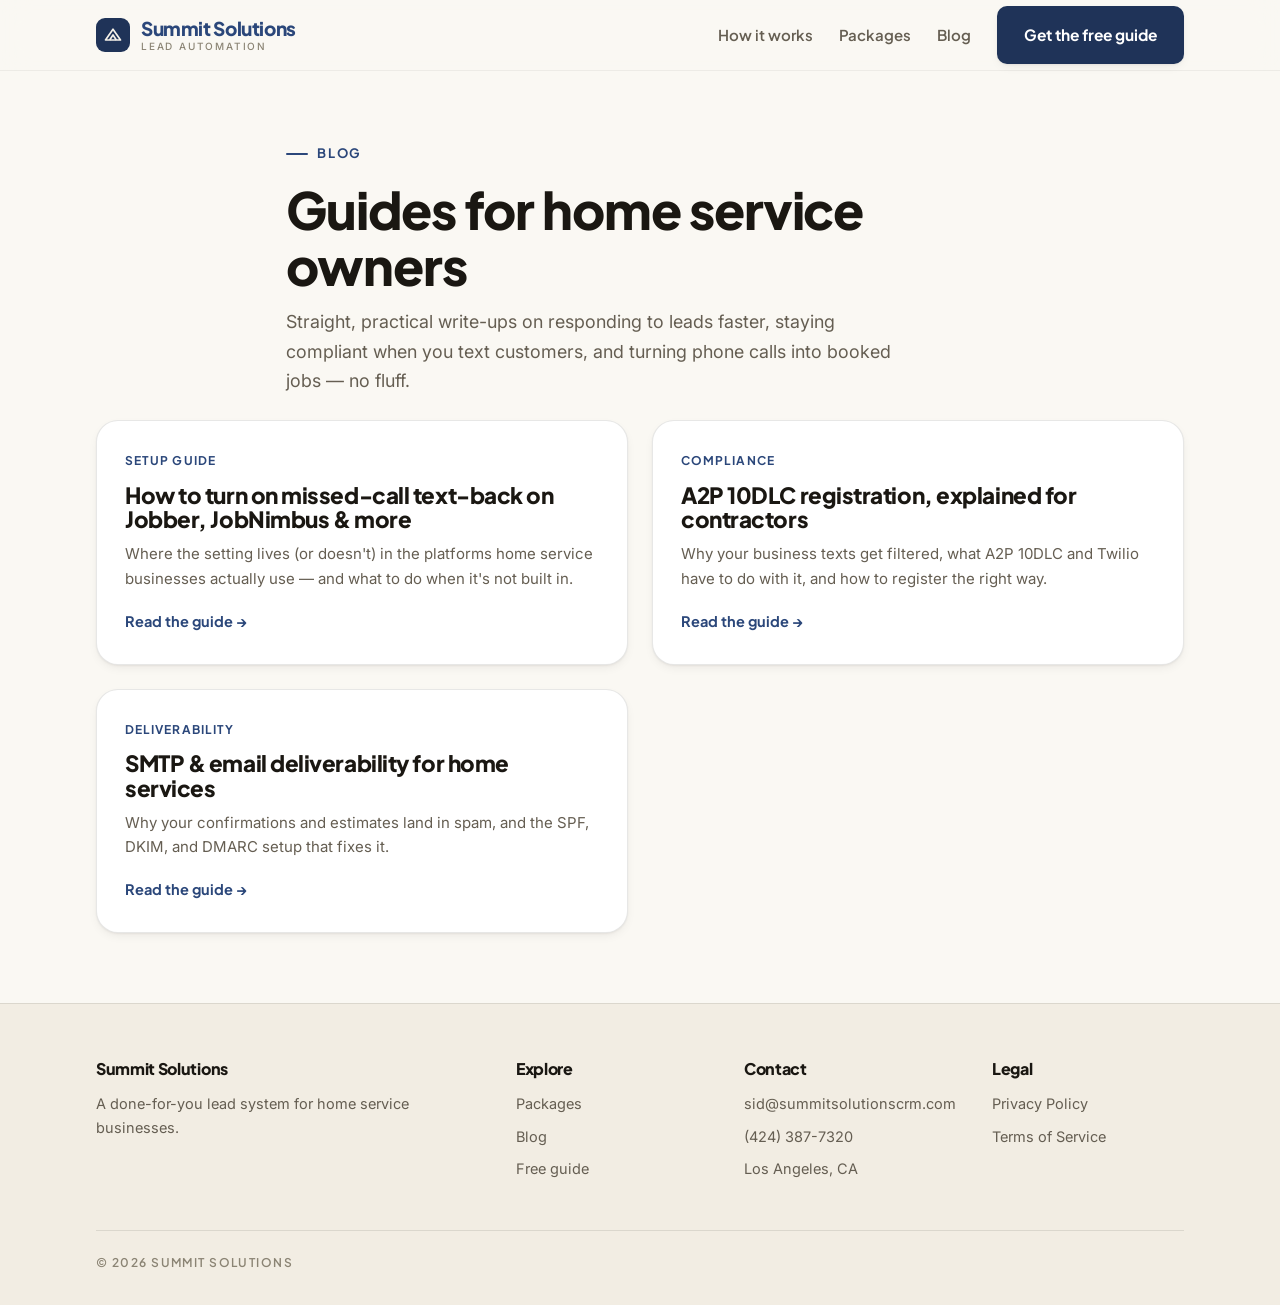
==== blog/index.html @ 04f893a3 "Reposition Husky as case study, add packages, lead-magnet guide, blog & SEO - Reframe Husky from "pr" ====
<!DOCTYPE html>
<html lang="en">
<head>
<meta charset="UTF-8">
<meta name="viewport" content="width=device-width, initial-scale=1.0">
<title>Blog — Summit Solutions</title>
<meta name="description" content="Practical guides for home service businesses: missed-call text-back setup, A2P 10DLC registration, email deliverability, and turning phone calls into booked jobs.">
<link rel="canonical" href="https://summitsolutionscrm.com/blog/">
<meta name="robots" content="index, follow">
<meta property="og:title" content="Blog — Summit Solutions">
<meta property="og:description" content="Practical guides for home service businesses on lead response, texting compliance, and booking automation.">
<meta property="og:type" content="website">
<meta property="og:url" content="https://summitsolutionscrm.com/blog/">
<link rel="icon" href="data:image/svg+xml,%3Csvg xmlns='http://www.w3.org/2000/svg' viewBox='0 0 32 32'%3E%3Crect width='32' height='32' rx='7' fill='%231f3358'/%3E%3Cpath d='M6 22L16 8l10 14z' fill='none' stroke='%23f5f1e8' stroke-width='2.4' stroke-linejoin='round'/%3E%3Cpath d='M12 22l4-6 4 6' fill='none' stroke='%23f5f1e8' stroke-width='2.4' stroke-linejoin='round'/%3E%3C/svg%3E">
<link rel="preconnect" href="https://fonts.googleapis.com">
<link rel="preconnect" href="https://fonts.gstatic.com" crossorigin>
<link href="https://fonts.googleapis.com/css2?family=Plus+Jakarta+Sans:wght@500;600;700;800&family=Inter:wght@400;500;600&family=IBM+Plex+Mono:wght@500&display=swap" rel="stylesheet">
<link rel="stylesheet" href="/styles.css">
</head>
<body>

<nav>
  <div class="wrap">
    <a href="/" class="brand">
      <span class="brand-mark"><svg viewBox="0 0 24 24"><path d="M3 18L12 5l9 13z" fill="none" stroke="#f5f1e8" stroke-width="2" stroke-linejoin="round"/><path d="M8 18l4-6 4 6" fill="none" stroke="#f5f1e8" stroke-width="2" stroke-linejoin="round"/></svg></span>
      <span class="brand-txt"><span class="brand-name">Summit Solutions</span><span class="brand-sub">Lead Automation</span></span>
    </a>
    <div class="nav-links">
      <a href="/#how" class="navlink">How it works</a>
      <a href="/#packages" class="navlink">Packages</a>
      <a href="/blog/" class="navlink">Blog</a>
      <a href="/#resource" class="btn btn-primary">Get the free guide</a>
    </div>
  </div>
</nav>

<header class="page-head">
  <div class="narrow">
    <span class="eyebrow">Blog</span>
    <h1>Guides for home service owners</h1>
    <p class="sub">Straight, practical write-ups on responding to leads faster, staying compliant when you text customers, and turning phone calls into booked jobs — no fluff.</p>
  </div>
</header>

<main class="wrap">
  <div class="post-grid">
    <a class="post-card" href="/blog/missed-call-text-back-jobber-jobnimbus.html">
      <span class="cat">Setup guide</span>
      <h2>How to turn on missed-call text-back on Jobber, JobNimbus & more</h2>
      <p>Where the setting lives (or doesn't) in the platforms home service businesses actually use — and what to do when it's not built in.</p>
      <span class="more">Read the guide →</span>
    </a>
    <a class="post-card" href="/blog/twilio-a2p-10dlc-registration.html">
      <span class="cat">Compliance</span>
      <h2>A2P 10DLC registration, explained for contractors</h2>
      <p>Why your business texts get filtered, what A2P 10DLC and Twilio have to do with it, and how to register the right way.</p>
      <span class="more">Read the guide →</span>
    </a>
    <a class="post-card" href="/blog/smtp-email-deliverability-home-services.html">
      <span class="cat">Deliverability</span>
      <h2>SMTP & email deliverability for home services</h2>
      <p>Why your confirmations and estimates land in spam, and the SPF, DKIM, and DMARC setup that fixes it.</p>
      <span class="more">Read the guide →</span>
    </a>
  </div>
</main>

<footer>
  <div class="wrap">
    <div class="footer-grid">
      <div class="footer-col"><h4>Summit Solutions</h4><p>A done-for-you lead system for home service businesses.</p></div>
      <div class="footer-col"><h4>Explore</h4><a href="/#packages">Packages</a><a href="/blog/">Blog</a><a href="/speed-to-lead-guide.html">Free guide</a></div>
      <div class="footer-col"><h4>Contact</h4><a href="mailto:sid@summitsolutionscrm.com">sid@summitsolutionscrm.com</a><a href="tel:+14243877320">(424) 387-7320</a><p>Los Angeles, CA</p></div>
      <div class="footer-col"><h4>Legal</h4><a href="/privacy.html">Privacy Policy</a><a href="/terms.html">Terms of Service</a></div>
    </div>
    <div class="footer-bottom">© 2026 SUMMIT SOLUTIONS</div>
  </div>
</footer>

</body>
</html>
---- styles.css ----
/* Summit Solutions — shared styles for guide + blog pages */
:root{
  --paper:#faf8f3;
  --paper-2:#f2ede3;
  --card:#ffffff;
  --ink:#1a1712;
  --muted:#655e52;
  --muted-2:#8b8474;
  --line:rgba(26,23,18,.10);
  --line-2:rgba(26,23,18,.06);
  --accent:#1f3358;
  --accent-2:#2b477a;
  --accent-ink:#16233d;
  --accent-wash:#eef1f7;
  --gold:#b07d3c;
  --gold-soft:#e7b877;
  --ok:#2f7d5b;
  --r-lg:22px;
  --r-md:14px;
  --r-sm:10px;
  --shadow-sm:0 1px 2px rgba(26,23,18,.05), 0 4px 12px -4px rgba(26,23,18,.10);
  --shadow-md:0 2px 4px rgba(26,23,18,.05), 0 18px 40px -14px rgba(26,23,18,.20);
  --f-display:'Plus Jakarta Sans', sans-serif;
  --f-body:'Inter', sans-serif;
}
*{margin:0;padding:0;box-sizing:border-box;}
html{scroll-behavior:smooth;}
body{font-family:var(--f-body);background:var(--paper);color:var(--ink);line-height:1.65;font-size:17px;-webkit-font-smoothing:antialiased;text-rendering:optimizeLegibility;}
.wrap{max-width:1140px;margin:0 auto;padding:0 26px;}
.narrow{max-width:760px;margin:0 auto;padding:0 26px;}
a{color:var(--accent-2);text-decoration:none;}
a:hover{color:var(--accent-ink);}
img{max-width:100%;display:block;}
h1,h2,h3,h4{font-family:var(--f-display);font-weight:800;letter-spacing:-.02em;line-height:1.1;color:var(--ink);}

.eyebrow{font-family:var(--f-display);font-weight:700;font-size:13px;letter-spacing:.14em;text-transform:uppercase;color:var(--accent-2);display:inline-flex;align-items:center;gap:9px;}
.eyebrow::before{content:'';width:22px;height:2px;background:var(--accent-2);border-radius:2px;display:inline-block;}

.btn{display:inline-flex;align-items:center;justify-content:center;gap:9px;font-family:var(--f-display);font-weight:700;font-size:15.5px;padding:15px 26px;border-radius:var(--r-sm);cursor:pointer;border:1.5px solid transparent;transition:transform .2s ease, background .2s ease, box-shadow .2s ease, color .2s ease;}
.btn svg{width:16px;height:16px;}
.btn-primary{background:var(--accent);color:#fff;box-shadow:var(--shadow-sm);}
.btn-primary:hover{background:var(--accent-ink);transform:translateY(-2px);box-shadow:var(--shadow-md);}
.btn-ghost{background:transparent;border-color:var(--line);color:var(--ink);}
.btn-ghost:hover{background:var(--ink);color:var(--paper);border-color:var(--ink);}
.btn-lg{padding:17px 32px;font-size:16.5px;}

/* nav */
nav{position:sticky;top:0;z-index:500;background:rgba(250,248,243,.85);backdrop-filter:blur(14px);border-bottom:1px solid var(--line-2);}
nav .wrap{display:flex;align-items:center;justify-content:space-between;height:70px;}
.brand{display:flex;align-items:center;gap:11px;}
.brand-mark{width:34px;height:34px;border-radius:9px;background:var(--accent);display:grid;place-items:center;flex:none;}
.brand-mark svg{width:20px;height:20px;}
.brand-txt{display:flex;flex-direction:column;line-height:1.05;}
.brand-name{font-family:var(--f-display);font-weight:800;font-size:19px;letter-spacing:-.02em;}
.brand-sub{font-family:var(--f-body);font-weight:500;font-size:10px;letter-spacing:.18em;color:var(--muted-2);text-transform:uppercase;margin-top:2px;}
.nav-links{display:flex;align-items:center;gap:26px;}
.nav-links a.navlink{font-family:var(--f-display);font-weight:600;font-size:15px;color:var(--muted);}
.nav-links a.navlink:hover{color:var(--ink);}
@media (max-width:720px){.nav-links a.navlink{display:none;}}

/* page header */
.page-head{padding:64px 0 10px;}
.page-head .narrow{text-align:left;}
.page-head h1{font-size:clamp(2.1rem,4.6vw,3.2rem);margin:16px 0 14px;}
.page-head .sub{font-size:1.12rem;color:var(--muted);max-width:620px;}
.post-meta{font-size:13.5px;color:var(--muted-2);font-family:var(--f-display);font-weight:600;letter-spacing:.02em;margin-top:18px;display:flex;gap:10px;flex-wrap:wrap;align-items:center;}
.post-meta .dot{width:4px;height:4px;border-radius:50%;background:var(--muted-2);display:inline-block;}
.back-link{display:inline-flex;align-items:center;gap:7px;font-family:var(--f-display);font-weight:700;font-size:14px;color:var(--accent-2);margin-bottom:6px;}

/* article prose */
.prose{padding:26px 0 72px;}
.prose p{color:var(--ink);margin:0 0 20px;font-size:17.5px;}
.prose h2{font-size:1.6rem;margin:44px 0 14px;letter-spacing:-.015em;}
.prose h3{font-size:1.2rem;margin:30px 0 10px;color:var(--accent);}
.prose ul,.prose ol{margin:0 0 20px;padding-left:24px;}
.prose li{margin-bottom:9px;color:var(--ink);}
.prose a{text-decoration:underline;font-weight:500;}
.prose strong{font-weight:650;}
.prose blockquote{margin:24px 0;padding:16px 22px;border-left:3px solid var(--accent);background:var(--accent-wash);border-radius:0 var(--r-sm) var(--r-sm) 0;color:var(--accent-ink);font-size:17px;}
.prose hr{border:none;border-top:1px solid var(--line);margin:40px 0;}
.prose code{font-family:'IBM Plex Mono',ui-monospace,Menlo,monospace;font-size:14px;background:var(--paper-2);padding:2px 6px;border-radius:6px;}
.prose pre{background:#16233d;color:#eef1f7;padding:18px 20px;border-radius:var(--r-md);overflow-x:auto;margin:0 0 22px;font-size:14px;line-height:1.55;}
.prose pre code{background:none;padding:0;color:inherit;font-size:14px;}
.callout{background:var(--card);border:1px solid var(--line);border-left:3px solid var(--gold);border-radius:var(--r-md);padding:18px 22px;margin:26px 0;box-shadow:var(--shadow-sm);}
.callout .k{font-family:var(--f-display);font-weight:800;font-size:12px;letter-spacing:.1em;text-transform:uppercase;color:var(--gold);margin-bottom:6px;}
.callout p:last-child{margin-bottom:0;}
.copyblock{background:var(--card);border:1px solid var(--line);border-radius:var(--r-md);padding:18px 20px;margin:0 0 22px;box-shadow:var(--shadow-sm);}
.copyblock p{font-size:15.5px;color:var(--ink);margin:0 0 12px;}
.copyblock p:last-child{margin-bottom:0;}
.copyblock .tag{font-family:var(--f-display);font-weight:700;font-size:11.5px;letter-spacing:.08em;text-transform:uppercase;color:var(--accent-2);}

/* blog index */
.post-grid{display:grid;grid-template-columns:repeat(2,1fr);gap:24px;padding:14px 0 60px;}
.post-card{display:flex;flex-direction:column;background:var(--card);border:1px solid var(--line);border-radius:var(--r-lg);padding:30px 28px;box-shadow:var(--shadow-sm);transition:transform .2s ease, box-shadow .2s ease;}
.post-card:hover{transform:translateY(-3px);box-shadow:var(--shadow-md);}
.post-card .cat{font-family:var(--f-display);font-weight:700;font-size:12px;letter-spacing:.09em;text-transform:uppercase;color:var(--accent-2);}
.post-card h2{font-size:1.4rem;margin:12px 0 10px;color:var(--ink);}
.post-card p{color:var(--muted);font-size:15px;margin-bottom:18px;}
.post-card .more{margin-top:auto;font-family:var(--f-display);font-weight:700;font-size:14.5px;color:var(--accent-2);display:inline-flex;align-items:center;gap:7px;}
@media (max-width:720px){.post-grid{grid-template-columns:1fr;}}

/* end-of-post CTA */
.post-cta{background:var(--ink);color:var(--paper);border-radius:var(--r-lg);padding:clamp(28px,4vw,44px);margin:20px 0 10px;box-shadow:var(--shadow-md);}
.post-cta h3{color:#fff;font-size:1.5rem;margin-bottom:10px;}
.post-cta p{color:rgba(245,241,232,.78);margin-bottom:20px;font-size:15.5px;}

/* footer */
footer{background:var(--paper-2);border-top:1px solid var(--line);padding:56px 0 32px;margin-top:10px;}
.footer-grid{display:grid;grid-template-columns:2fr 1fr 1fr 1fr;gap:36px;}
.footer-col h4{font-family:var(--f-display);font-weight:800;font-size:16px;margin-bottom:14px;}
.footer-col p{font-size:14.5px;color:var(--muted);max-width:320px;}
.footer-col a{display:block;font-size:14.5px;color:var(--muted);margin-bottom:9px;}
.footer-col a:hover{color:var(--accent-2);}
.footer-bottom{margin-top:40px;padding-top:22px;border-top:1px solid var(--line);font-family:var(--f-display);font-weight:600;font-size:12px;letter-spacing:.12em;color:var(--muted-2);}
@media (max-width:720px){.footer-grid{grid-template-columns:1fr 1fr;}}
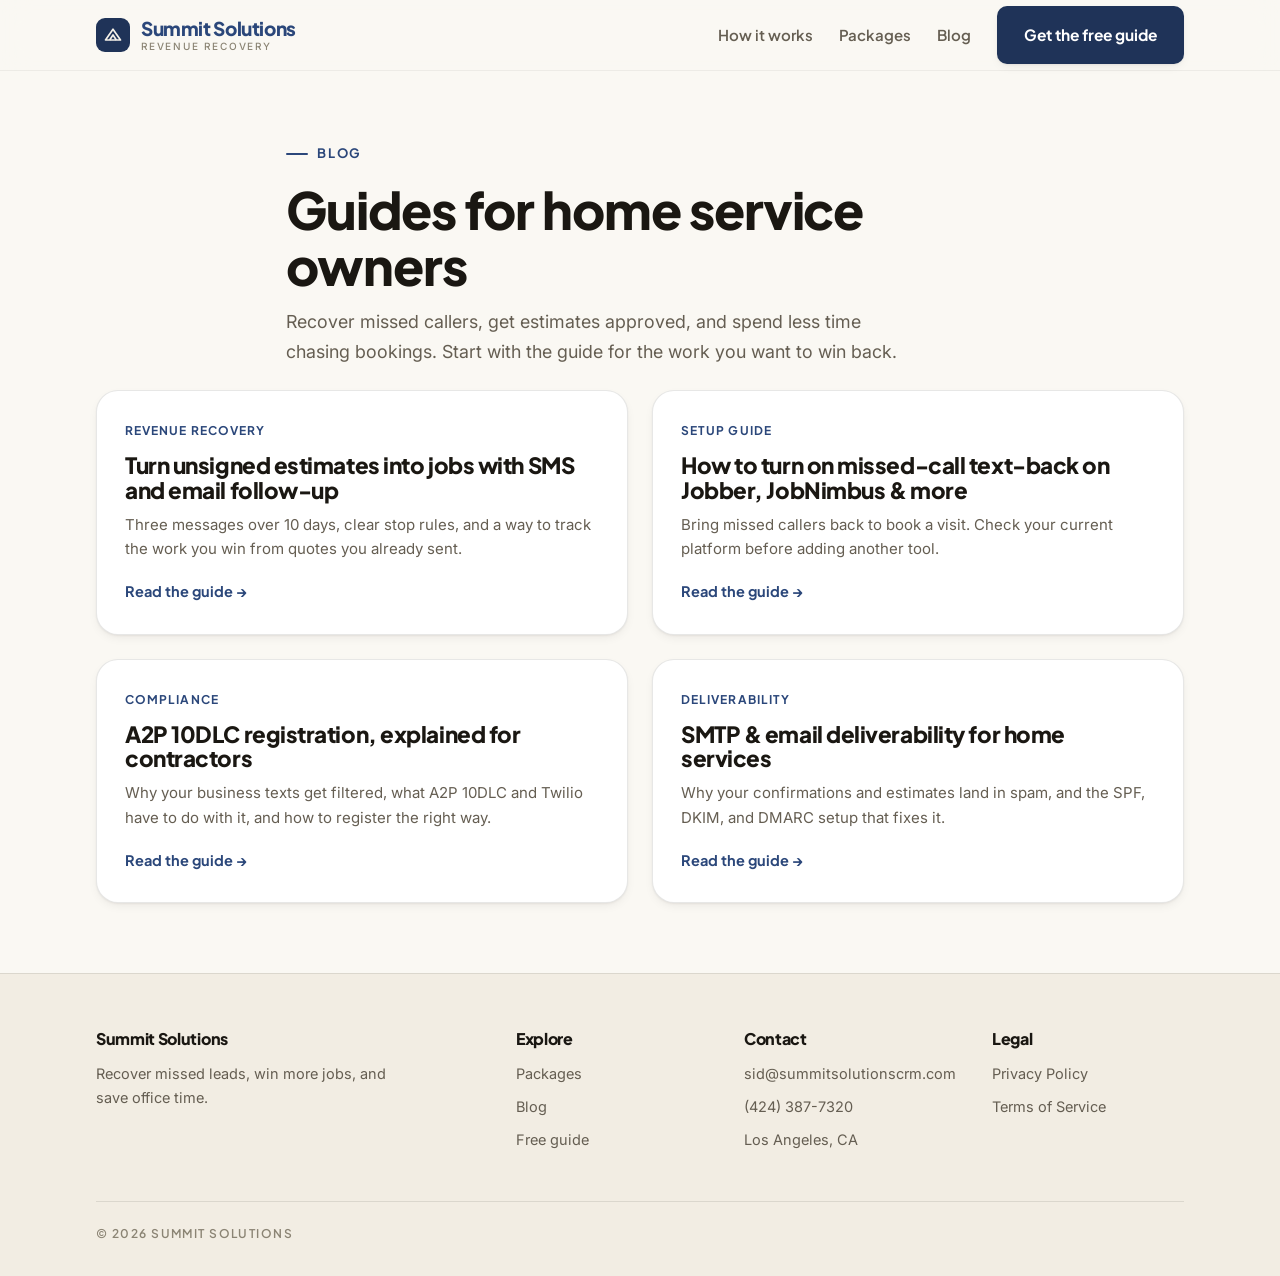
==== commit 5150a5ac: "Recover contractor revenue with Tiep evidence and booking demos Reframe site copy around won jobs an" ====
--- a/blog/index.html
+++ b/blog/index.html
@@ -3,11 +3,11 @@
 <head>
 <meta charset="UTF-8">
 <meta name="viewport" content="width=device-width, initial-scale=1.0">
-<title>Blog — Summit Solutions</title>
-<meta name="description" content="Practical guides for home service businesses: missed-call text-back setup, A2P 10DLC registration, email deliverability, and turning phone calls into booked jobs.">
+<title>Blog. Summit Solutions</title>
+<meta name="description" content="Contractor guides to recovering missed calls, converting estimates with SMS and email follow-up, and keeping appointment messages out of spam.">
 <link rel="canonical" href="https://summitsolutionscrm.com/blog/">
 <meta name="robots" content="index, follow">
-<meta property="og:title" content="Blog — Summit Solutions">
+<meta property="og:title" content="Blog. Summit Solutions">
 <meta property="og:description" content="Practical guides for home service businesses on lead response, texting compliance, and booking automation.">
 <meta property="og:type" content="website">
 <meta property="og:url" content="https://summitsolutionscrm.com/blog/">
@@ -23,7 +23,7 @@
   <div class="wrap">
     <a href="/" class="brand">
       <span class="brand-mark"><svg viewBox="0 0 24 24"><path d="M3 18L12 5l9 13z" fill="none" stroke="#f5f1e8" stroke-width="2" stroke-linejoin="round"/><path d="M8 18l4-6 4 6" fill="none" stroke="#f5f1e8" stroke-width="2" stroke-linejoin="round"/></svg></span>
-      <span class="brand-txt"><span class="brand-name">Summit Solutions</span><span class="brand-sub">Lead Automation</span></span>
+      <span class="brand-txt"><span class="brand-name">Summit Solutions</span><span class="brand-sub">Revenue Recovery</span></span>
     </a>
     <div class="nav-links">
       <a href="/#how" class="navlink">How it works</a>
@@ -38,16 +38,22 @@
   <div class="narrow">
     <span class="eyebrow">Blog</span>
     <h1>Guides for home service owners</h1>
-    <p class="sub">Straight, practical write-ups on responding to leads faster, staying compliant when you text customers, and turning phone calls into booked jobs — no fluff.</p>
+    <p class="sub">Recover missed callers, get estimates approved, and spend less time chasing bookings. Start with the guide for the work you want to win back.</p>
   </div>
 </header>
 
 <main class="wrap">
   <div class="post-grid">
+    <a class="post-card" href="/blog/estimate-follow-up-sms-email.html">
+      <span class="cat">Revenue recovery</span>
+      <h2>Turn unsigned estimates into jobs with SMS and email follow-up</h2>
+      <p>Three messages over 10 days, clear stop rules, and a way to track the work you win from quotes you already sent.</p>
+      <span class="more">Read the guide →</span>
+    </a>
     <a class="post-card" href="/blog/missed-call-text-back-jobber-jobnimbus.html">
       <span class="cat">Setup guide</span>
       <h2>How to turn on missed-call text-back on Jobber, JobNimbus & more</h2>
-      <p>Where the setting lives (or doesn't) in the platforms home service businesses actually use — and what to do when it's not built in.</p>
+      <p>Bring missed callers back to book a visit. Check your current platform before adding another tool.</p>
       <span class="more">Read the guide →</span>
     </a>
     <a class="post-card" href="/blog/twilio-a2p-10dlc-registration.html">
@@ -68,7 +74,7 @@
 <footer>
   <div class="wrap">
     <div class="footer-grid">
-      <div class="footer-col"><h4>Summit Solutions</h4><p>A done-for-you lead system for home service businesses.</p></div>
+      <div class="footer-col"><h4>Summit Solutions</h4><p>Recover missed leads, win more jobs, and save office time.</p></div>
       <div class="footer-col"><h4>Explore</h4><a href="/#packages">Packages</a><a href="/blog/">Blog</a><a href="/speed-to-lead-guide.html">Free guide</a></div>
       <div class="footer-col"><h4>Contact</h4><a href="mailto:sid@summitsolutionscrm.com">sid@summitsolutionscrm.com</a><a href="tel:+14243877320">(424) 387-7320</a><p>Los Angeles, CA</p></div>
       <div class="footer-col"><h4>Legal</h4><a href="/privacy.html">Privacy Policy</a><a href="/terms.html">Terms of Service</a></div>
--- a/styles.css
+++ b/styles.css
@@ -1,4 +1,4 @@
-/* Summit Solutions — shared styles for guide + blog pages */
+/* Summit Solutions. shared styles for guide + blog pages */
 :root{
   --paper:#faf8f3;
   --paper-2:#f2ede3;
@@ -65,7 +65,7 @@
 .page-head .sub{font-size:1.12rem;color:var(--muted);max-width:620px;}
 .post-meta{font-size:13.5px;color:var(--muted-2);font-family:var(--f-display);font-weight:600;letter-spacing:.02em;margin-top:18px;display:flex;gap:10px;flex-wrap:wrap;align-items:center;}
 .post-meta .dot{width:4px;height:4px;border-radius:50%;background:var(--muted-2);display:inline-block;}
-.back-link{display:inline-flex;align-items:center;gap:7px;font-family:var(--f-display);font-weight:700;font-size:14px;color:var(--accent-2);margin-bottom:6px;}
+.back-link{display:flex;width:fit-content;align-items:center;gap:7px;font-family:var(--f-display);font-weight:700;font-size:14px;color:var(--accent-2);margin-bottom:6px;}
 
 /* article prose */
 .prose{padding:26px 0 72px;}
@@ -113,3 +113,6 @@
 .footer-col a:hover{color:var(--accent-2);}
 .footer-bottom{margin-top:40px;padding-top:22px;border-top:1px solid var(--line);font-family:var(--f-display);font-weight:600;font-size:12px;letter-spacing:.12em;color:var(--muted-2);}
 @media (max-width:720px){.footer-grid{grid-template-columns:1fr 1fr;}}
+@media (max-width:380px){nav .btn{font-size:12px;padding:11px 12px;}nav .brand-name{font-size:16px;}nav .wrap{padding:0 16px;}}
+:focus-visible{outline:3px solid var(--gold);outline-offset:4px;}
+@media(prefers-reduced-motion:reduce){html{scroll-behavior:auto;}*,*::before,*::after{transition:none!important;animation:none!important;}}
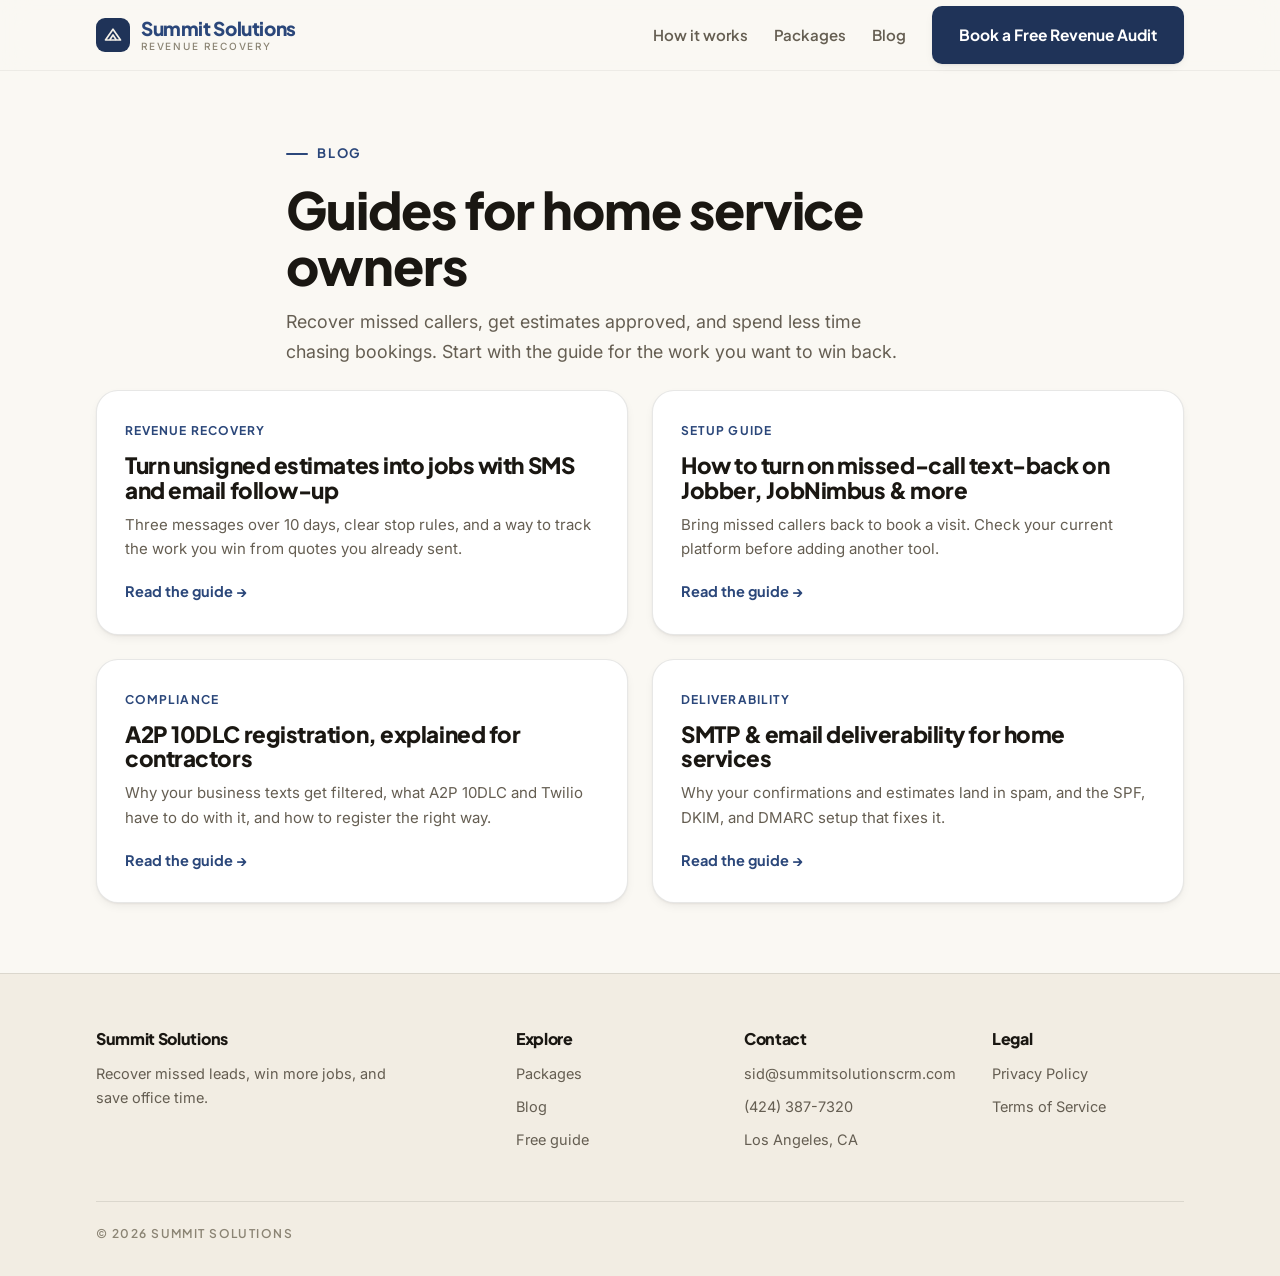
==== commit d719a348: "Fix Revenue Audit form embed + trim page weight - Point audit form iframe and form_embed.js at link." ====
--- a/blog/index.html
+++ b/blog/index.html
@@ -29,7 +29,7 @@
       <a href="/#how" class="navlink">How it works</a>
       <a href="/#packages" class="navlink">Packages</a>
       <a href="/blog/" class="navlink">Blog</a>
-      <a href="/#resource" class="btn btn-primary">Get the free guide</a>
+      <a href="/#audit" class="btn btn-primary">Book a Free Revenue Audit</a>
     </div>
   </div>
 </nav>
